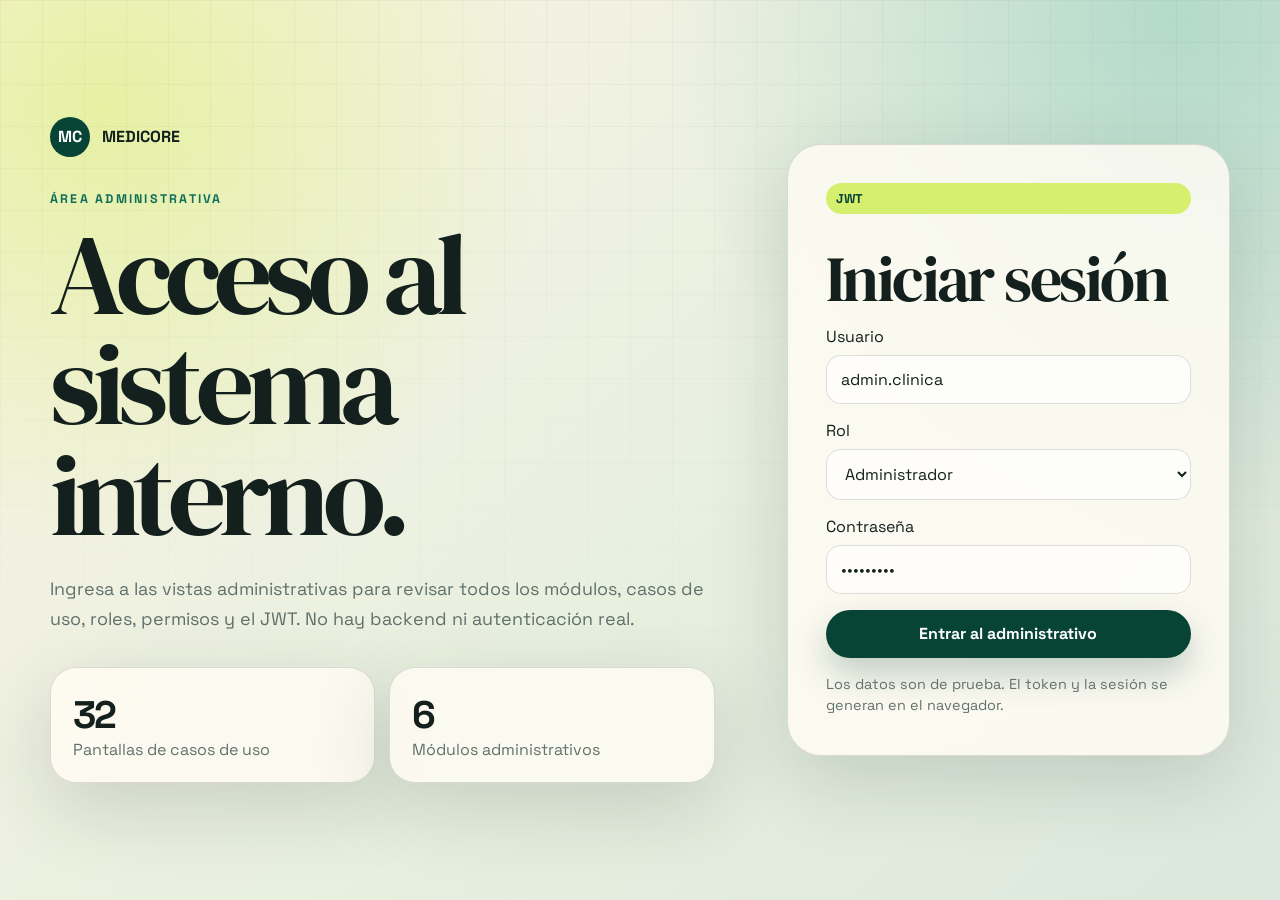
==== admin.html @ b72f6443 "Initial commit" ====
<!doctype html>
<html lang="es">
  <head>
    <meta charset="UTF-8" />
    <meta name="viewport" content="width=device-width, initial-scale=1.0" />
    <title>MEDICORE | Administrativo</title>
    <link rel="preconnect" href="https://fonts.googleapis.com" />
    <link rel="preconnect" href="https://fonts.gstatic.com" crossorigin />
    <link
      href="https://fonts.googleapis.com/css2?family=DM+Serif+Display:ital@0;1&family=Space+Grotesk:wght@400;500;600;700&display=swap"
      rel="stylesheet"
    />
    <link rel="stylesheet" href="assets/css/styles.css" />
  </head>
  <body class="admin-body">
    <main id="adminLogin" class="admin-login">
      <section class="login-hero">
        <a class="brand" href="index.html" aria-label="Volver al sitio público">
          <span class="brand-mark">MC</span>
          <span>MEDICORE</span>
        </a>
        <div>
          <p class="eyebrow">Área administrativa</p>
          <h1>Acceso al sistema interno.</h1>
          <p class="hero-text">
            Ingresa a las vistas administrativas para revisar todos los módulos, casos de uso,
            roles, permisos y el JWT. No hay backend ni autenticación real.
          </p>
        </div>
        <div class="login-feature-grid">
          <article>
            <strong>32</strong>
            <span>Pantallas de casos de uso</span>
          </article>
          <article>
            <strong>6</strong>
            <span>Módulos administrativos</span>
          </article>
        </div>
      </section>

      <form id="adminLoginForm" class="admin-login-card">
        <span class="tag">JWT</span>
        <h2>Iniciar sesión</h2>
        <label>
          Usuario
          <input id="loginUser" type="text" value="admin.clinica" />
        </label>
        <label>
          Rol
          <select id="loginRole">
            <option value="Administrador">Administrador</option>
            <option value="Médico">Médico</option>
            <option value="Farmacia">Farmacia</option>
            <option value="Caja">Caja</option>
            <option value="Gerencia">Gerencia</option>
          </select>
        </label>
        <label>
          Contraseña
          <input type="password" value="123456789" />
        </label>
        <button class="button primary full" type="submit">Entrar al administrativo</button>
        <p class="form-note">Los datos son de prueba. El token y la sesión se generan en el navegador.</p>
      </form>
    </main>

    <section id="adminShell" class="admin-shell hidden" aria-label="Panel administrativo">
      <aside class="admin-sidebar">
        <a class="brand" href="index.html">
          <span class="brand-mark">MC</span>
          <span>MEDICORE</span>
        </a>
        <nav id="adminNav" class="admin-nav" aria-label="Casos de uso administrativos"></nav>
      </aside>

      <div class="admin-main">
        <header class="admin-topbar">
          <div>
            <p id="currentModule" class="eyebrow">Dashboard</p>
            <h2 id="currentTitle">Resumen operativo</h2>
          </div>
          <div class="admin-actions">
            <div class="topbar-menu">
              <button id="notificationButton" class="icon-button" type="button" aria-label="Ver notificaciones">
                <svg class="topbar-svg" viewBox="0 0 24 24" aria-hidden="true">
                  <path d="M10.27 21a2 2 0 0 0 3.46 0" />
                  <path d="M3.26 15.33A1 1 0 0 0 4 17h16a1 1 0 0 0 .74-1.67C19.41 13.85 18 12.5 18 8a6 6 0 0 0-12 0c0 4.5-1.41 5.85-2.74 7.33" />
                </svg>
                <span class="notification-count">3</span>
              </button>
              <div id="notificationMenu" class="dropdown-panel notifications-panel hidden">
                <strong>Notificaciones</strong>
                <article>
                  <span>Stock crítico</span>
                  <small>Paracetamol bajo mínimo.</small>
                </article>
                <article>
                  <span>Cita pendiente</span>
                  <small>6 pacientes por confirmar.</small>
                </article>
                <article>
                  <span>Caja</span>
                  <small>Arqueo de turno listo.</small>
                </article>
              </div>
            </div>

            <div class="topbar-menu">
              <button id="profileButton" class="profile-button" type="button" aria-label="Abrir perfil">
                <span class="profile-avatar">AD</span>
                <strong id="topbarUser">admin.clinica</strong>
                <span class="profile-chevron"></span>
              </button>
              <div id="profileMenu" class="dropdown-panel profile-panel hidden">
                <div class="profile-menu-head">
                  <span class="profile-avatar large">AD</span>
                  <div>
                    <strong id="profileMenuUser">admin.clinica</strong>
                    <small id="profileMenuRole">Administrador</small>
                  </div>
                </div>
                <button type="button" data-profile-action="perfil">Mi perfil</button>
                <button id="openJwt" type="button">Ver JWT</button>
                <button type="button" data-profile-action="preferencias">Preferencias</button>
                <button id="logoutButton" class="danger" type="button">Cerrar sesión</button>
              </div>
            </div>
          </div>
        </header>

        <section id="adminContent" class="admin-content" aria-live="polite"></section>
      </div>

      <aside id="jwtDrawer" class="jwt-drawer" aria-label="Token JWT">
        <div class="drawer-header">
          <div>
            <p class="eyebrow">Seguridad</p>
            <h3>JWT</h3>
          </div>
          <button id="closeJwt" class="ghost-button" type="button">Cerrar</button>
        </div>
        <pre id="adminJwt"></pre>
        <div id="adminPermissions" class="permissions"></div>
      </aside>
    </section>

    <script src="assets/js/shared.js"></script>
    <script src="gestion-citas-agenda/citas-agenda.js"></script>
    <script src="historia-clinica-recetas/historia-recetas.js"></script>
    <script src="farmacia-inventario/farmacia-inventario.js"></script>
    <script src="caja-facturacion/caja-facturacion.js"></script>
    <script src="dashboards-reportes/dashboards-reportes.js"></script>
    <script src="seguridad-usuarios/seguridad-usuarios.js"></script>
    <script src="assets/js/admin.js"></script>
  </body>
</html>
---- assets/css/styles.css ----
:root {
  --ink: #13201d;
  --muted: #61716c;
  --paper: #f7f0e4;
  --card: rgba(255, 252, 244, 0.84);
  --line: rgba(19, 32, 29, 0.14);
  --green: #0f6f58;
  --green-dark: #084436;
  --lime: #d7ef6e;
  --amber: #f2a541;
  --teal: #0d9488;
  --red: #c94f3d;
  --shadow: 0 24px 80px rgba(21, 42, 36, 0.16);
}

* {
  box-sizing: border-box;
}

html {
  scroll-behavior: smooth;
}

body {
  margin: 0;
  color: var(--ink);
  font-family: "Space Grotesk", "Trebuchet MS", sans-serif;
  background:
    radial-gradient(circle at 8% 12%, rgba(215, 239, 110, 0.55), transparent 28rem),
    radial-gradient(circle at 92% 2%, rgba(13, 148, 136, 0.24), transparent 32rem),
    linear-gradient(135deg, #fbf3e5 0%, #e8f0df 54%, #dce7dd 100%);
}

body::before {
  position: fixed;
  inset: 0;
  z-index: -1;
  pointer-events: none;
  content: "";
  background-image:
    linear-gradient(rgba(19, 32, 29, 0.035) 1px, transparent 1px),
    linear-gradient(90deg, rgba(19, 32, 29, 0.035) 1px, transparent 1px);
  background-size: 42px 42px;
  mask-image: linear-gradient(to bottom, black, transparent 90%);
}

a {
  color: inherit;
  text-decoration: none;
}

button,
input,
select,
textarea {
  font: inherit;
}

.hero {
  min-height: 100vh;
  padding: 28px clamp(18px, 4vw, 64px) 72px;
}

.topbar,
.hero-grid,
.section,
.footer {
  width: min(1180px, 100%);
  margin-inline: auto;
}

.topbar {
  display: flex;
  align-items: center;
  justify-content: space-between;
  gap: 22px;
  padding: 14px 16px;
  border: 1px solid var(--line);
  border-radius: 999px;
  background: rgba(255, 252, 244, 0.72);
  backdrop-filter: blur(18px);
  box-shadow: 0 14px 40px rgba(21, 42, 36, 0.08);
}

.brand,
.nav-links {
  display: flex;
  align-items: center;
  gap: 12px;
}

.brand {
  font-weight: 700;
}

.brand-mark {
  display: grid;
  width: 40px;
  height: 40px;
  place-items: center;
  color: #fff;
  border-radius: 50%;
  background: var(--green-dark);
}

.nav-links {
  color: var(--muted);
  font-size: 0.95rem;
}

.nav-links a {
  padding: 10px 12px;
  border-radius: 999px;
}

.nav-links a:hover {
  color: var(--ink);
  background: rgba(15, 111, 88, 0.1);
}

.hero-grid {
  display: grid;
  grid-template-columns: minmax(0, 1.12fr) minmax(330px, 0.88fr);
  gap: clamp(28px, 6vw, 78px);
  align-items: center;
  padding-top: clamp(60px, 11vw, 130px);
}

.eyebrow {
  margin: 0 0 12px;
  color: var(--green);
  font-size: 0.78rem;
  font-weight: 700;
  letter-spacing: 0.18em;
  text-transform: uppercase;
}

h1,
h2,
h3 {
  margin: 0;
  line-height: 0.96;
}

h1,
h2 {
  font-family: "DM Serif Display", Georgia, serif;
  font-weight: 400;
}

h1 {
  max-width: 820px;
  font-size: clamp(3.7rem, 9vw, 7.5rem);
  letter-spacing: -0.06em;
}

h2 {
  font-size: clamp(2.5rem, 5vw, 4.7rem);
  letter-spacing: -0.04em;
}

h3 {
  font-size: clamp(1.25rem, 2vw, 1.65rem);
  letter-spacing: -0.04em;
}

.hero-text,
.section-heading p,
.module-summary p,
.milestone p {
  color: var(--muted);
  line-height: 1.65;
}

.hero-text {
  max-width: 660px;
  margin: 24px 0 0;
  font-size: 1.12rem;
}

.hero-actions {
  display: flex;
  flex-wrap: wrap;
  gap: 14px;
  margin-top: 32px;
}

.button,
.ghost-button,
.tab,
.filter {
  cursor: pointer;
  border: 0;
}

.button {
  display: inline-flex;
  align-items: center;
  justify-content: center;
  min-height: 48px;
  padding: 0 20px;
  border-radius: 999px;
  font-weight: 700;
}

.button.primary {
  color: #fff;
  background: var(--green-dark);
  box-shadow: 0 16px 34px rgba(8, 68, 54, 0.24);
}

.button.secondary {
  color: var(--green-dark);
  background: rgba(255, 252, 244, 0.75);
  border: 1px solid var(--line);
}

.full {
  width: 100%;
}

.command-center,
.module-board,
.login-card,
.token-card,
.report-strip,
.milestone,
.use-case-card {
  border: 1px solid var(--line);
  background: var(--card);
  box-shadow: var(--shadow);
  backdrop-filter: blur(20px);
}

.command-center {
  position: relative;
  overflow: hidden;
  padding: 24px;
  border-radius: 34px;
}

.command-center::after {
  position: absolute;
  right: -90px;
  bottom: -90px;
  width: 220px;
  height: 220px;
  content: "";
  border-radius: 50%;
  background: rgba(242, 165, 65, 0.28);
}

.panel-header,
.preview-header {
  display: flex;
  align-items: center;
  justify-content: space-between;
  gap: 16px;
}

.panel-header {
  justify-content: flex-start;
  color: var(--muted);
  font-size: 0.9rem;
}

.status-dot {
  width: 10px;
  height: 10px;
  border-radius: 50%;
  background: var(--lime);
  box-shadow: 0 0 0 7px rgba(215, 239, 110, 0.25);
}

.metric-grid {
  display: grid;
  grid-template-columns: repeat(2, 1fr);
  gap: 14px;
  margin-top: 22px;
}

.metric-grid article {
  padding: 22px;
  border: 1px solid var(--line);
  border-radius: 24px;
  background: rgba(255, 255, 255, 0.42);
}

.metric-grid strong {
  display: block;
  font-size: clamp(1.8rem, 4vw, 3rem);
  letter-spacing: -0.05em;
}

.metric-grid span,
.patient-flow span,
.chart-card span {
  color: var(--muted);
}

.patient-flow {
  position: relative;
  z-index: 1;
  display: grid;
  gap: 12px;
  margin-top: 16px;
}

.patient-flow div {
  display: flex;
  align-items: center;
  justify-content: space-between;
  padding: 16px;
  border-radius: 18px;
  background: var(--green-dark);
  color: #fff;
}

.patient-flow span {
  color: rgba(255, 255, 255, 0.76);
}

.section {
  padding: 88px clamp(18px, 4vw, 0px);
}

.section-heading {
  max-width: 720px;
  margin-bottom: 34px;
}

.section-heading p {
  margin: 18px 0 0;
}

.timeline {
  display: grid;
  grid-template-columns: repeat(4, 1fr);
  gap: 16px;
}

.milestone {
  min-height: 260px;
  padding: 24px;
  border-radius: 30px;
}

.milestone-number {
  display: inline-flex;
  align-items: center;
  justify-content: center;
  width: 54px;
  height: 54px;
  margin-bottom: 26px;
  color: var(--green-dark);
  border-radius: 18px;
  background: var(--lime);
  font-weight: 800;
}

.module-tabs,
.case-filter {
  display: flex;
  flex-wrap: wrap;
  gap: 10px;
  margin-bottom: 18px;
}

.tab,
.filter {
  padding: 12px 16px;
  color: var(--muted);
  border: 1px solid var(--line);
  border-radius: 999px;
  background: rgba(255, 252, 244, 0.68);
}

.tab.active,
.filter.active {
  color: #fff;
  border-color: var(--green-dark);
  background: var(--green-dark);
}

.module-board {
  display: grid;
  grid-template-columns: 0.82fr 1.18fr;
  gap: 18px;
  padding: 18px;
  border-radius: 36px;
}

.module-summary,
.module-preview {
  padding: clamp(20px, 3vw, 30px);
  border-radius: 26px;
}

.module-summary {
  background: var(--green-dark);
  color: #fff;
}

.module-summary p,
.module-summary .check-list {
  color: rgba(255, 255, 255, 0.76);
}

.tag {
  display: inline-flex;
  margin-bottom: 18px;
  padding: 7px 10px;
  border-radius: 999px;
  color: var(--green-dark);
  background: var(--lime);
  font-size: 0.8rem;
  font-weight: 800;
}

.check-list {
  display: grid;
  gap: 12px;
  padding: 0;
  margin: 24px 0 0;
  list-style: none;
}

.check-list li::before {
  margin-right: 10px;
  color: var(--lime);
  content: "✓";
}

.module-preview {
  background: rgba(255, 255, 255, 0.36);
}

.preview-header strong {
  display: block;
  margin-top: 4px;
  font-size: 1.4rem;
}

.preview-header span {
  color: var(--muted);
}

.ghost-button {
  padding: 10px 14px;
  color: var(--green-dark);
  border: 1px solid var(--line);
  border-radius: 999px;
  background: rgba(255, 252, 244, 0.72);
}

.data-list {
  display: grid;
  gap: 12px;
  margin-top: 22px;
}

.data-row {
  display: grid;
  grid-template-columns: 1fr auto;
  gap: 16px;
  align-items: center;
  padding: 16px;
  border: 1px solid var(--line);
  border-radius: 18px;
  background: rgba(255, 252, 244, 0.74);
}

.data-row strong {
  display: block;
  margin-bottom: 4px;
}

.data-row span {
  color: var(--muted);
  font-size: 0.92rem;
}

.pill {
  display: inline-flex;
  min-width: 88px;
  justify-content: center;
  padding: 8px 10px;
  border-radius: 999px;
  color: var(--green-dark);
  background: rgba(215, 239, 110, 0.68);
  font-size: 0.84rem;
  font-weight: 800;
}

.use-case-grid {
  display: grid;
  grid-template-columns: repeat(3, 1fr);
  gap: 16px;
}

.use-case-card {
  display: flex;
  min-height: 250px;
  flex-direction: column;
  padding: 22px;
  border-radius: 26px;
  transition:
    transform 180ms ease,
    box-shadow 180ms ease;
}

.use-case-card:hover {
  transform: translateY(-4px);
  box-shadow: 0 30px 90px rgba(21, 42, 36, 0.22);
}

.use-case-card .case-module {
  width: fit-content;
  margin-bottom: 22px;
  padding: 7px 10px;
  color: var(--green-dark);
  border-radius: 999px;
  background: rgba(215, 239, 110, 0.68);
  font-size: 0.78rem;
  font-weight: 800;
}

.use-case-card p {
  color: var(--muted);
  line-height: 1.55;
}

.use-case-card footer {
  display: flex;
  justify-content: space-between;
  gap: 12px;
  margin-top: auto;
  color: var(--muted);
  font-size: 0.88rem;
}

.security-grid {
  display: grid;
  grid-template-columns: 0.82fr 1.18fr;
  gap: 18px;
}

.login-card,
.token-card {
  padding: clamp(22px, 3vw, 30px);
  border-radius: 30px;
}

.login-card {
  display: grid;
  gap: 16px;
}

.login-card label {
  display: grid;
  gap: 8px;
  color: var(--muted);
}

.login-card input,
.login-card select {
  width: 100%;
  padding: 14px 14px;
  color: var(--ink);
  border: 1px solid var(--line);
  border-radius: 16px;
  background: rgba(255, 255, 255, 0.6);
}

.token-card {
  overflow: hidden;
  background: #101c19;
  color: #e7f8ef;
}

.token-card .panel-header {
  color: rgba(231, 248, 239, 0.72);
}

pre {
  overflow: auto;
  margin: 18px 0;
  padding: 18px;
  border: 1px solid rgba(255, 255, 255, 0.12);
  border-radius: 18px;
  background: rgba(255, 255, 255, 0.06);
  white-space: pre-wrap;
  word-break: break-word;
}

.permissions {
  display: flex;
  flex-wrap: wrap;
  gap: 10px;
}

.permission {
  padding: 8px 10px;
  border-radius: 999px;
  background: rgba(215, 239, 110, 0.14);
  color: #dff58b;
  font-size: 0.86rem;
}

.report-strip {
  display: grid;
  grid-template-columns: 1.2fr repeat(3, 1fr);
  gap: 16px;
  align-items: center;
  margin-bottom: 70px;
  padding: 28px;
  border-radius: 34px;
}

.chart-card {
  display: grid;
  gap: 12px;
  padding: 18px;
  border: 1px solid var(--line);
  border-radius: 20px;
  background: rgba(255, 255, 255, 0.34);
}

.bar {
  position: relative;
  height: 14px;
  overflow: hidden;
  border-radius: 999px;
  background: rgba(19, 32, 29, 0.1);
}

.bar::after {
  position: absolute;
  inset: 0 auto 0 0;
  width: var(--value);
  content: "";
  border-radius: inherit;
  background: linear-gradient(90deg, var(--green), var(--lime));
}

.footer {
  padding: 28px;
  color: var(--muted);
  text-align: center;
}

.hidden {
  display: none !important;
}

.admin-body {
  min-height: 100vh;
}

.admin-login {
  display: grid;
  width: min(1180px, calc(100% - 36px));
  min-height: 100vh;
  grid-template-columns: minmax(0, 1.08fr) minmax(340px, 0.72fr);
  gap: clamp(28px, 6vw, 72px);
  align-items: center;
  margin-inline: auto;
  padding: 34px 0;
}

.login-hero {
  display: grid;
  gap: 34px;
}

.login-hero .brand {
  width: fit-content;
}

.login-feature-grid,
.admin-metrics {
  display: grid;
  grid-template-columns: repeat(2, 1fr);
  gap: 14px;
}

.login-feature-grid article,
.admin-login-card,
.session-card,
.screen-hero-card,
.admin-metric,
.admin-form-card,
.admin-side-card,
.admin-list-card,
.actor-card {
  border: 1px solid var(--line);
  background: var(--card);
  box-shadow: var(--shadow);
  backdrop-filter: blur(20px);
}

.login-feature-grid article {
  padding: 22px;
  border-radius: 26px;
}

.login-feature-grid strong {
  display: block;
  font-size: 2.4rem;
  letter-spacing: -0.06em;
}

.login-feature-grid span,
.form-note,
.session-card small,
.admin-metric span,
.admin-metric small,
.screen-hero-card p,
.actor-card span,
.admin-form-card label,
.admin-table td,
.admin-side-card .check-list {
  color: var(--muted);
}

.admin-login-card {
  display: grid;
  gap: 16px;
  padding: clamp(24px, 4vw, 38px);
  border-radius: 34px;
}

.admin-login-card h2 {
  font-size: clamp(2.4rem, 5vw, 4.2rem);
}

.admin-login-card label,
.admin-form label {
  display: grid;
  gap: 8px;
}

.admin-login-card input,
.admin-login-card select,
.admin-form input,
.admin-form textarea {
  width: 100%;
  padding: 13px 14px;
  color: var(--ink);
  border: 1px solid var(--line);
  border-radius: 15px;
  background: rgba(255, 255, 255, 0.62);
}

.admin-form textarea {
  min-height: 108px;
  resize: vertical;
}

.form-note {
  margin: 0;
  font-size: 0.9rem;
  line-height: 1.5;
}

.admin-shell {
  display: grid;
  min-height: 100vh;
  grid-template-columns: 340px minmax(0, 1fr);
}

.admin-sidebar {
  position: sticky;
  top: 0;
  display: flex;
  height: 100vh;
  flex-direction: column;
  gap: 16px;
  overflow: auto;
  padding: 22px 18px;
  border-right: 1px solid var(--line);
  background:
    radial-gradient(circle at 20% 0%, rgba(215, 239, 110, 0.34), transparent 16rem),
    linear-gradient(180deg, rgba(255, 252, 244, 0.88), rgba(236, 243, 230, 0.78));
  backdrop-filter: blur(24px);
}

.session-card {
  display: grid;
  gap: 8px;
  padding: 16px;
  border-radius: 22px;
  background:
    linear-gradient(135deg, rgba(8, 68, 54, 0.96), rgba(15, 111, 88, 0.86)),
    var(--green-dark);
  color: #fff;
  box-shadow: 0 18px 44px rgba(8, 68, 54, 0.2);
}

.session-card .tag {
  width: fit-content;
}

.session-card small {
  color: rgba(255, 255, 255, 0.72);
}

.admin-nav {
  display: grid;
  gap: 12px;
  padding-bottom: 24px;
}

.nav-group {
  display: grid;
  overflow: hidden;
  border: 1px solid rgba(19, 32, 29, 0.1);
  border-radius: 24px;
  background: rgba(255, 252, 244, 0.46);
  box-shadow: 0 14px 34px rgba(21, 42, 36, 0.07);
  transition:
    border-color 180ms ease,
    background 180ms ease,
    transform 180ms ease,
    box-shadow 180ms ease;
}

.nav-group:hover {
  transform: translateY(-1px);
  box-shadow: 0 20px 46px rgba(21, 42, 36, 0.1);
}

.nav-group.open {
  border-color: rgba(15, 111, 88, 0.22);
  background: rgba(255, 252, 244, 0.78);
}

.nav-group-toggle {
  display: flex;
  width: 100%;
  align-items: center;
  gap: 12px;
  padding: 12px;
  cursor: pointer;
  color: var(--ink);
  border: 0;
  background: transparent;
  text-align: left;
}

.nav-group-icon {
  display: grid;
  width: 44px;
  height: 44px;
  flex: 0 0 auto;
  place-items: center;
  border: 1px solid rgba(15, 111, 88, 0.16);
  border-radius: 16px;
  background:
    radial-gradient(circle at 30% 20%, rgba(215, 239, 110, 0.9), transparent 1.7rem),
    rgba(15, 111, 88, 0.1);
  color: var(--green-dark);
}

.nav-group-icon svg {
  width: 22px;
  height: 22px;
  fill: none;
  stroke: currentColor;
  stroke-linecap: round;
  stroke-linejoin: round;
  stroke-width: 2;
}

.nav-group-copy {
  display: grid;
  flex: 1;
  gap: 4px;
  min-width: 0;
}

.nav-group-copy small {
  color: var(--green);
  font-size: 0.68rem;
  font-weight: 800;
  letter-spacing: 0.14em;
  text-transform: uppercase;
}

.nav-group-copy strong {
  overflow: hidden;
  font-size: 0.94rem;
  letter-spacing: -0.03em;
  text-overflow: ellipsis;
  white-space: nowrap;
}

.nav-group-toggle b {
  display: grid;
  width: 30px;
  height: 30px;
  flex: 0 0 auto;
  place-items: center;
  border-radius: 999px;
  background: rgba(15, 111, 88, 0.08);
  color: var(--green-dark);
  font-size: 0.82rem;
}

.nav-group-toggle::after {
  content: "";
  width: 8px;
  height: 8px;
  border-right: 2px solid var(--muted);
  border-bottom: 2px solid var(--muted);
  transform: rotate(45deg);
  transition: transform 180ms ease;
}

.nav-group.open .nav-group-toggle::after {
  transform: rotate(225deg);
}

.nav-group-panel {
  display: none;
  gap: 7px;
  padding: 0 10px 12px 18px;
}

.nav-group.open .nav-group-panel {
  display: grid;
}

.admin-nav-button {
  position: relative;
  display: flex;
  gap: 10px;
  width: 100%;
  align-items: flex-start;
  padding: 11px 12px;
  cursor: pointer;
  text-align: left;
  color: var(--ink);
  border: 1px solid transparent;
  border-radius: 18px;
  background: transparent;
  transition:
    background 160ms ease,
    border-color 160ms ease,
    color 160ms ease,
    transform 160ms ease;
}

.admin-nav-button > span:last-child {
  display: grid;
  gap: 3px;
}

.admin-nav-button small {
  color: var(--muted);
  font-size: 0.72rem;
}

.screen-dot {
  width: 8px;
  height: 8px;
  flex: 0 0 auto;
  margin-top: 7px;
  border-radius: 999px;
  background: rgba(15, 111, 88, 0.32);
  box-shadow: 0 0 0 5px rgba(15, 111, 88, 0.07);
}

.admin-nav-button:hover,
.admin-nav-button.active {
  border-color: rgba(15, 111, 88, 0.16);
  background: rgba(15, 111, 88, 0.08);
  transform: translateX(2px);
}

.admin-nav-button.active {
  color: #fff;
  border-color: rgba(8, 68, 54, 0.24);
  background:
    linear-gradient(135deg, var(--green-dark), #0f6f58),
    var(--green-dark);
  box-shadow: 0 14px 28px rgba(8, 68, 54, 0.18);
}

.admin-nav-button.active small {
  color: rgba(255, 255, 255, 0.72);
}

.admin-nav-button.active .screen-dot {
  background: var(--lime);
  box-shadow: 0 0 0 5px rgba(215, 239, 110, 0.18);
}

.admin-main {
  min-width: 0;
  padding: 24px;
}

.admin-topbar {
  position: sticky;
  top: 0;
  z-index: 5;
  display: flex;
  align-items: center;
  justify-content: space-between;
  gap: 18px;
  padding: 18px 0 22px;
  background: linear-gradient(180deg, rgba(241, 239, 223, 0.95), rgba(241, 239, 223, 0.78) 70%, transparent);
  backdrop-filter: blur(10px);
}

.admin-topbar h2 {
  font-size: clamp(2rem, 4vw, 3.8rem);
}

.admin-actions,
.table-actions {
  display: flex;
  flex-wrap: wrap;
  gap: 10px;
}

.admin-actions {
  align-items: center;
}

.topbar-menu {
  position: relative;
}

.icon-button,
.profile-button {
  cursor: pointer;
  border: 1px solid var(--line);
  background: rgba(255, 252, 244, 0.78);
  box-shadow: 0 14px 36px rgba(21, 42, 36, 0.08);
}

.icon-button {
  position: relative;
  display: grid;
  width: 48px;
  height: 48px;
  place-items: center;
  border-radius: 999px;
}

.topbar-svg {
  width: 21px;
  height: 21px;
  fill: none;
  stroke: var(--green-dark);
  stroke-linecap: round;
  stroke-linejoin: round;
  stroke-width: 2;
}

.icon-bell {
  position: relative;
  width: 18px;
  height: 18px;
  border: 2px solid var(--green-dark);
  border-bottom: 0;
  border-radius: 12px 12px 6px 6px;
}

.icon-bell::before {
  position: absolute;
  left: 50%;
  bottom: -6px;
  width: 12px;
  height: 2px;
  content: "";
  border-radius: 999px;
  background: var(--green-dark);
  transform: translateX(-50%);
}

.icon-bell::after {
  position: absolute;
  left: 50%;
  bottom: -10px;
  width: 5px;
  height: 5px;
  content: "";
  border-radius: 50%;
  background: var(--green-dark);
  transform: translateX(-50%);
}

.notification-count {
  position: absolute;
  top: -4px;
  right: -2px;
  display: grid;
  min-width: 22px;
  height: 22px;
  place-items: center;
  padding: 0 6px;
  color: var(--green-dark);
  border: 2px solid rgba(255, 252, 244, 0.95);
  border-radius: 999px;
  background: var(--lime);
  font-size: 0.72rem;
  font-weight: 800;
}

.profile-button {
  display: flex;
  align-items: center;
  gap: 8px;
  min-height: 50px;
  max-width: 250px;
  padding: 6px 12px 6px 6px;
  border-radius: 999px;
  color: var(--ink);
  text-align: left;
}

.profile-button > strong {
  overflow: hidden;
  max-width: 150px;
  font-size: 0.92rem;
  text-overflow: ellipsis;
  white-space: nowrap;
}

.profile-button small,
.profile-menu-head small {
  color: var(--muted);
}

.profile-avatar {
  display: grid;
  width: 38px;
  height: 38px;
  place-items: center;
  color: #fff;
  border-radius: 50%;
  background: var(--green-dark);
  font-size: 0.78rem;
  font-weight: 800;
}

.profile-chevron {
  width: 8px;
  height: 8px;
  border-right: 2px solid var(--muted);
  border-bottom: 2px solid var(--muted);
  transform: translateY(-2px) rotate(45deg);
}

.profile-avatar.large {
  width: 48px;
  height: 48px;
}

.dropdown-panel {
  position: absolute;
  top: calc(100% + 10px);
  right: 0;
  z-index: 30;
  width: min(330px, calc(100vw - 32px));
  padding: 14px;
  border: 1px solid var(--line);
  border-radius: 22px;
  background: rgba(255, 252, 244, 0.96);
  box-shadow: var(--shadow);
  backdrop-filter: blur(20px);
}

.notifications-panel {
  display: grid;
  gap: 10px;
}

.notifications-panel article {
  display: grid;
  gap: 3px;
  padding: 12px;
  border-radius: 16px;
  background: rgba(15, 111, 88, 0.08);
}

.notifications-panel small {
  color: var(--muted);
}

.profile-panel {
  display: grid;
  gap: 8px;
}

.profile-menu-head {
  display: flex;
  gap: 10px;
  align-items: center;
  padding: 8px 8px 12px;
  border-bottom: 1px solid var(--line);
}

.profile-panel button {
  width: 100%;
  padding: 11px 12px;
  cursor: pointer;
  color: var(--ink);
  border: 0;
  border-radius: 14px;
  background: transparent;
  text-align: left;
}

.profile-panel button:hover {
  background: rgba(15, 111, 88, 0.1);
}

.profile-panel button.danger {
  color: var(--red);
}

.ghost-button.danger {
  color: var(--red);
}

.ghost-button.success,
.ghost-button.success:hover {
  color: var(--green-dark);
  background: var(--lime);
}

.admin-content {
  display: grid;
  gap: 18px;
  padding-bottom: 34px;
}

.screen-hero-card {
  display: grid;
  grid-template-columns: minmax(0, 1fr) 260px;
  gap: 18px;
  align-items: stretch;
  padding: 24px;
  border-radius: 30px;
}

.screen-hero-card h3 {
  font-size: clamp(1.8rem, 3vw, 3rem);
}

.screen-hero-card p {
  max-width: 780px;
  line-height: 1.6;
}

.actor-card {
  display: grid;
  align-content: center;
  gap: 8px;
  padding: 18px;
  border-radius: 22px;
  background: var(--green-dark);
  color: #fff;
}

.actor-card span {
  color: rgba(255, 255, 255, 0.72);
}

.admin-metrics {
  grid-template-columns: repeat(4, 1fr);
}

.admin-metric {
  display: grid;
  gap: 8px;
  padding: 18px;
  border-radius: 22px;
}

.admin-metric strong {
  font-size: 2rem;
  letter-spacing: -0.05em;
}

.admin-workspace {
  display: grid;
  grid-template-columns: minmax(0, 1fr) 320px;
  gap: 18px;
}

.admin-form-card,
.admin-side-card,
.admin-list-card {
  padding: 22px;
  border-radius: 28px;
}

.card-heading {
  display: flex;
  align-items: flex-start;
  justify-content: space-between;
  gap: 18px;
  margin-bottom: 18px;
}

.admin-form {
  display: grid;
  grid-template-columns: repeat(2, minmax(0, 1fr));
  gap: 14px;
}

.admin-form .wide {
  grid-column: 1 / -1;
}

.admin-side-card {
  align-self: start;
  background: var(--green-dark);
  color: #fff;
}

.admin-side-card .eyebrow {
  color: var(--lime);
}

.admin-side-card .check-list {
  color: rgba(255, 255, 255, 0.76);
}

.admin-table-wrap {
  overflow: auto;
}

.admin-table {
  width: 100%;
  border-collapse: collapse;
  min-width: 680px;
}

.admin-table th,
.admin-table td {
  padding: 14px;
  border-bottom: 1px solid var(--line);
  text-align: left;
}

.admin-table th {
  color: var(--ink);
  font-size: 0.78rem;
  letter-spacing: 0.08em;
  text-transform: uppercase;
}

.jwt-drawer {
  position: fixed;
  top: 0;
  right: 0;
  z-index: 20;
  display: grid;
  width: min(520px, 100%);
  height: 100vh;
  align-content: start;
  gap: 18px;
  padding: 24px;
  border-left: 1px solid rgba(255, 255, 255, 0.12);
  background: #101c19;
  color: #e7f8ef;
  box-shadow: -28px 0 90px rgba(16, 28, 25, 0.3);
  transform: translateX(105%);
  transition: transform 220ms ease;
}

.jwt-drawer.open {
  transform: translateX(0);
}

.drawer-header {
  display: flex;
  align-items: flex-start;
  justify-content: space-between;
  gap: 16px;
}

.jwt-drawer .eyebrow {
  color: var(--lime);
}

.jwt-drawer pre {
  max-height: 52vh;
}

.patient-public-card {
  display: grid;
  grid-template-columns: minmax(0, 1fr) auto;
  gap: 24px;
  align-items: center;
  margin-bottom: 70px;
  padding: 30px;
  border: 1px solid var(--line);
  border-radius: 34px;
  background: var(--card);
  box-shadow: var(--shadow);
  backdrop-filter: blur(20px);
}

.patient-public-card p {
  max-width: 760px;
  color: var(--muted);
  line-height: 1.6;
}

.patient-body {
  min-height: 100vh;
}

.patient-login h1 {
  max-width: 760px;
}

.patient-shell {
  min-height: 100vh;
}

.patient-topbar {
  position: sticky;
  top: 0;
  z-index: 10;
  display: grid;
  grid-template-columns: auto minmax(0, 1fr) auto;
  gap: 18px;
  align-items: center;
  padding: 18px clamp(16px, 4vw, 34px);
  border-bottom: 1px solid var(--line);
  background: rgba(255, 252, 244, 0.82);
  backdrop-filter: blur(20px);
}

.patient-nav {
  display: flex;
  flex-wrap: wrap;
  gap: 8px;
  justify-content: center;
}

.patient-nav button {
  padding: 10px 12px;
  cursor: pointer;
  color: var(--muted);
  border: 1px solid var(--line);
  border-radius: 999px;
  background: rgba(255, 255, 255, 0.45);
}

.patient-nav button.active {
  color: #fff;
  border-color: var(--green-dark);
  background: var(--green-dark);
}

.patient-main {
  width: min(1180px, calc(100% - 32px));
  margin: 0 auto;
  padding: 34px 0 70px;
}

.patient-welcome {
  display: grid;
  grid-template-columns: minmax(0, 1fr) 260px;
  gap: 18px;
  align-items: stretch;
  margin-bottom: 18px;
}

.patient-welcome,
.patient-id-card,
.patient-card-grid article {
  border: 1px solid var(--line);
  background: var(--card);
  box-shadow: var(--shadow);
  backdrop-filter: blur(20px);
}

.patient-welcome {
  padding: 26px;
  border-radius: 34px;
}

.patient-welcome p {
  color: var(--muted);
}

.patient-id-card {
  display: grid;
  align-content: center;
  gap: 8px;
  padding: 18px;
  border-radius: 24px;
  background: var(--green-dark);
  color: #fff;
}

.patient-id-card span,
.patient-id-card small {
  color: rgba(255, 255, 255, 0.72);
}

.patient-content {
  display: grid;
  gap: 18px;
}

.patient-card-grid {
  display: grid;
  grid-template-columns: repeat(3, 1fr);
  gap: 16px;
}

.patient-card-grid article {
  display: grid;
  gap: 10px;
  padding: 22px;
  border-radius: 24px;
}

.patient-card-grid span {
  color: var(--muted);
  line-height: 1.5;
}

.patient-action-row {
  display: flex;
  flex-wrap: wrap;
  gap: 10px;
  margin-top: 18px;
}

.reveal {
  animation: rise 700ms ease both;
}

.delay-1 {
  animation-delay: 120ms;
}

.delay-2 {
  animation-delay: 220ms;
}

.delay-3 {
  animation-delay: 320ms;
}

@keyframes rise {
  from {
    opacity: 0;
    transform: translateY(18px);
  }

  to {
    opacity: 1;
    transform: translateY(0);
  }
}

@media (max-width: 960px) {
  .hero-grid,
  .module-board,
  .security-grid,
  .report-strip,
  .admin-login,
  .screen-hero-card,
  .admin-workspace,
  .patient-public-card,
  .patient-topbar,
  .patient-welcome {
    grid-template-columns: 1fr;
  }

  .timeline,
  .use-case-grid,
  .admin-metrics,
  .patient-card-grid {
    grid-template-columns: repeat(2, 1fr);
  }

  .admin-shell {
    grid-template-columns: 1fr;
  }

  .admin-sidebar {
    position: static;
    height: auto;
    max-height: 520px;
    border-right: 0;
    border-bottom: 1px solid var(--line);
  }
}

@media (max-width: 680px) {
  .topbar {
    align-items: flex-start;
    border-radius: 28px;
    flex-direction: column;
  }

  .nav-links {
    width: 100%;
    flex-wrap: wrap;
  }

  .hero {
    padding-inline: 16px;
  }

  h1 {
    font-size: clamp(3.1rem, 17vw, 5rem);
  }

  .timeline,
  .use-case-grid,
  .metric-grid,
  .login-feature-grid,
  .admin-metrics,
  .admin-form,
  .patient-card-grid {
    grid-template-columns: 1fr;
  }

  .preview-header,
  .data-row {
    grid-template-columns: 1fr;
  }

  .preview-header {
    align-items: flex-start;
  }

  .admin-main {
    padding: 16px;
  }

  .admin-topbar,
  .card-heading {
    align-items: stretch;
    flex-direction: column;
  }
}

@media (prefers-reduced-motion: reduce) {
  *,
  *::before,
  *::after {
    scroll-behavior: auto !important;
    animation-duration: 1ms !important;
    transition-duration: 1ms !important;
  }
}
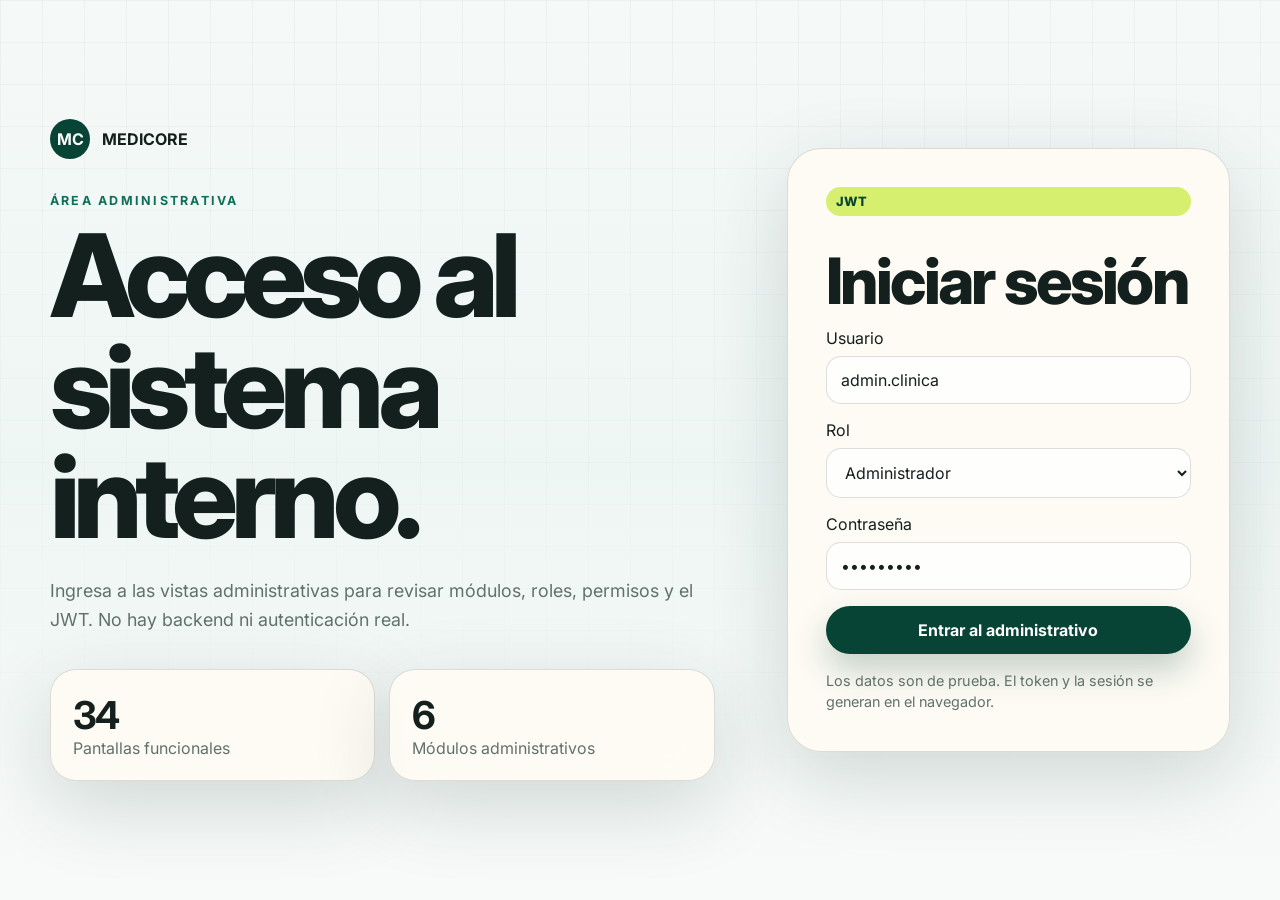
==== commit 8990a67c: "ia" ====
--- a/admin.html
+++ b/admin.html
@@ -7,7 +7,7 @@
     <link rel="preconnect" href="https://fonts.googleapis.com" />
     <link rel="preconnect" href="https://fonts.gstatic.com" crossorigin />
     <link
-      href="https://fonts.googleapis.com/css2?family=DM+Serif+Display:ital@0;1&family=Space+Grotesk:wght@400;500;600;700&display=swap"
+      href="https://fonts.googleapis.com/css2?family=Inter:wght@400;500;600;700;800&display=swap"
       rel="stylesheet"
     />
     <link rel="stylesheet" href="assets/css/styles.css" />
@@ -23,14 +23,14 @@
           <p class="eyebrow">Área administrativa</p>
           <h1>Acceso al sistema interno.</h1>
           <p class="hero-text">
-            Ingresa a las vistas administrativas para revisar todos los módulos, casos de uso,
-            roles, permisos y el JWT. No hay backend ni autenticación real.
+            Ingresa a las vistas administrativas para revisar módulos, roles,
+            permisos y el JWT. No hay backend ni autenticación real.
           </p>
         </div>
         <div class="login-feature-grid">
           <article>
-            <strong>32</strong>
-            <span>Pantallas de casos de uso</span>
+            <strong>34</strong>
+            <span>Pantallas funcionales</span>
           </article>
           <article>
             <strong>6</strong>
@@ -51,9 +51,12 @@
           <select id="loginRole">
             <option value="Administrador">Administrador</option>
             <option value="Médico">Médico</option>
+            <option value="Enfermería">Enfermería</option>
+            <option value="Recepción">Recepción</option>
             <option value="Farmacia">Farmacia</option>
             <option value="Caja">Caja</option>
             <option value="Gerencia">Gerencia</option>
+            <option value="Auditor médico">Auditor médico</option>
           </select>
         </label>
         <label>
@@ -71,7 +74,7 @@
           <span class="brand-mark">MC</span>
           <span>MEDICORE</span>
         </a>
-        <nav id="adminNav" class="admin-nav" aria-label="Casos de uso administrativos"></nav>
+        <nav id="adminNav" class="admin-nav" aria-label="Módulos administrativos"></nav>
       </aside>
 
       <div class="admin-main">
--- a/assets/css/styles.css
+++ b/assets/css/styles.css
@@ -24,7 +24,7 @@
 body {
   margin: 0;
   color: var(--ink);
-  font-family: "Space Grotesk", "Trebuchet MS", sans-serif;
+  font-family: "Inter", "Space Grotesk", "Trebuchet MS", sans-serif;
   background:
     radial-gradient(circle at 8% 12%, rgba(215, 239, 110, 0.55), transparent 28rem),
     radial-gradient(circle at 92% 2%, rgba(13, 148, 136, 0.24), transparent 32rem),
@@ -144,8 +144,8 @@
 
 h1,
 h2 {
-  font-family: "DM Serif Display", Georgia, serif;
-  font-weight: 400;
+  font-family: inherit;
+  font-weight: 800;
 }
 
 h1 {
@@ -417,6 +417,22 @@
   font-weight: 800;
 }
 
+.case-badge {
+  position: relative;
+  display: inline-flex;
+  width: fit-content;
+  margin-bottom: 16px;
+  padding: 7px 11px;
+  color: var(--green-dark);
+  border: 1px solid rgba(15, 111, 88, 0.18);
+  border-radius: 10px;
+  background: rgba(215, 239, 110, 0.72);
+  box-shadow: 0 10px 24px rgba(8, 68, 54, 0.08);
+  font-size: 0.78rem;
+  font-weight: 900;
+  letter-spacing: 0.04em;
+}
+
 .check-list {
   display: grid;
   gap: 12px;
@@ -655,6 +671,19 @@
 
 .admin-body {
   min-height: 100vh;
+  background:
+    linear-gradient(180deg, #f5f9f8 0%, #eef6f4 52%, #f8faf9 100%);
+}
+
+.lucide-icon {
+  width: 18px;
+  height: 18px;
+  flex: 0 0 auto;
+  fill: none;
+  stroke: currentColor;
+  stroke-linecap: round;
+  stroke-linejoin: round;
+  stroke-width: 2;
 }
 
 .admin-login {
@@ -1257,6 +1286,10 @@
   line-height: 1.6;
 }
 
+.screen-description {
+  margin-top: 8px;
+}
+
 .actor-card {
   display: grid;
   align-content: center;
@@ -1271,6 +1304,11 @@
   color: rgba(255, 255, 255, 0.72);
 }
 
+.actor-card small {
+  color: rgba(255, 255, 255, 0.72);
+  line-height: 1.45;
+}
+
 .admin-metrics {
   grid-template-columns: repeat(4, 1fr);
 }
@@ -1329,6 +1367,1374 @@
 }
 
 .admin-side-card .check-list {
+  color: rgba(255, 255, 255, 0.76);
+}
+
+.clinical-alert,
+.clinical-detail,
+.clinical-summary-card {
+  border: 1px solid var(--line);
+  background: var(--card);
+  box-shadow: var(--shadow);
+  backdrop-filter: blur(20px);
+}
+
+.clinical-catalog-hero {
+  display: grid;
+  grid-template-columns: 74px minmax(0, 1fr) 220px;
+  gap: 18px;
+  align-items: center;
+  padding: 24px;
+  border: 1px solid var(--line);
+  border-radius: 30px;
+  background:
+    linear-gradient(135deg, rgba(255, 252, 244, 0.94), rgba(231, 242, 238, 0.88)),
+    var(--card);
+  box-shadow: var(--shadow);
+  backdrop-filter: blur(20px);
+}
+
+.catalog-hero-icon {
+  display: grid;
+  width: 64px;
+  height: 64px;
+  place-items: center;
+  color: var(--green-dark);
+  border: 1px solid rgba(15, 111, 88, 0.16);
+  border-radius: 20px;
+  background:
+    radial-gradient(circle at 25% 20%, rgba(215, 239, 110, 0.9), transparent 2rem),
+    rgba(15, 111, 88, 0.1);
+}
+
+.catalog-hero-icon svg {
+  width: 32px;
+  height: 32px;
+  fill: none;
+  stroke: currentColor;
+  stroke-linecap: round;
+  stroke-linejoin: round;
+  stroke-width: 2;
+}
+
+.clinical-catalog-hero h3 {
+  font-size: clamp(1.9rem, 3vw, 3.2rem);
+}
+
+.clinical-catalog-hero p {
+  max-width: 720px;
+  margin: 12px 0 0;
+  color: var(--muted);
+  line-height: 1.55;
+}
+
+.clinical-catalog-hero aside {
+  display: grid;
+  gap: 8px;
+  padding: 18px;
+  border-radius: 22px;
+  background: var(--green-dark);
+  color: #fff;
+}
+
+.clinical-catalog-hero aside strong {
+  font-size: 2.4rem;
+  letter-spacing: -0.05em;
+}
+
+.clinical-catalog-hero aside span {
+  color: rgba(255, 255, 255, 0.72);
+}
+
+.clinical-filter-bar {
+  display: grid;
+  grid-template-columns: minmax(140px, 0.7fr) minmax(220px, 1.25fr) repeat(3, minmax(145px, 0.72fr));
+  gap: 12px;
+  padding: 16px;
+  border: 1px solid var(--line);
+  border-radius: 24px;
+  background: rgba(255, 252, 244, 0.82);
+  box-shadow: 0 14px 40px rgba(21, 42, 36, 0.08);
+  backdrop-filter: blur(18px);
+}
+
+.clinical-filter-bar label {
+  display: grid;
+  gap: 7px;
+  color: var(--muted);
+  font-size: 0.86rem;
+  font-weight: 700;
+}
+
+.clinical-filter-bar input,
+.clinical-filter-bar select {
+  width: 100%;
+  min-height: 44px;
+  padding: 10px 12px;
+  color: var(--ink);
+  border: 1px solid var(--line);
+  border-radius: 14px;
+  background: rgba(255, 255, 255, 0.76);
+}
+
+.clinical-stat-grid {
+  display: grid;
+  grid-template-columns: repeat(5, minmax(0, 1fr));
+  gap: 12px;
+}
+
+.clinical-stat-grid article {
+  display: grid;
+  gap: 6px;
+  min-height: 116px;
+  padding: 16px;
+  border: 1px solid var(--line);
+  border-radius: 20px;
+  background: var(--card);
+  box-shadow: 0 14px 34px rgba(21, 42, 36, 0.08);
+  backdrop-filter: blur(20px);
+}
+
+.clinical-stat-grid span,
+.clinical-stat-grid small {
+  color: var(--muted);
+}
+
+.clinical-stat-grid strong {
+  font-size: 2rem;
+  letter-spacing: -0.04em;
+}
+
+.clinical-case-toolbar {
+  display: flex;
+  align-items: end;
+  justify-content: space-between;
+  gap: 16px;
+}
+
+.clinical-case-toolbar > span {
+  padding: 8px 11px;
+  color: var(--green-dark);
+  border-radius: 999px;
+  background: rgba(15, 111, 88, 0.1);
+  font-weight: 800;
+}
+
+.clinical-case-grid {
+  display: grid;
+  grid-template-columns: repeat(3, minmax(0, 1fr));
+  gap: 14px;
+}
+
+.clinical-case-card {
+  display: grid;
+  min-height: 218px;
+  gap: 12px;
+  align-content: start;
+  padding: 16px;
+  border: 1px solid var(--line);
+  border-radius: 22px;
+  background: rgba(255, 252, 244, 0.86);
+  box-shadow: 0 18px 42px rgba(21, 42, 36, 0.1);
+  backdrop-filter: blur(18px);
+  transition:
+    transform 180ms ease,
+    border-color 180ms ease,
+    box-shadow 180ms ease;
+}
+
+.clinical-case-card:hover {
+  transform: translateY(-2px);
+  border-color: rgba(15, 111, 88, 0.24);
+  box-shadow: 0 24px 58px rgba(21, 42, 36, 0.14);
+}
+
+.case-card-top,
+.case-card-meta {
+  display: flex;
+  flex-wrap: wrap;
+  gap: 8px;
+  align-items: center;
+  justify-content: space-between;
+}
+
+.clinical-case-card .case-badge {
+  margin: 0;
+}
+
+.case-status {
+  display: inline-flex;
+  padding: 7px 9px;
+  border-radius: 999px;
+  background: rgba(15, 111, 88, 0.1);
+  color: var(--green-dark);
+  font-size: 0.74rem;
+  font-weight: 900;
+}
+
+.case-status.critico {
+  color: #fff;
+  background: var(--red);
+}
+
+.case-status.administrativo {
+  color: #fff;
+  background: var(--teal);
+}
+
+.clinical-case-card h4 {
+  margin: 0;
+  font-size: 1.05rem;
+  line-height: 1.2;
+}
+
+.case-card-meta span {
+  color: var(--muted);
+  font-size: 0.82rem;
+  font-weight: 700;
+}
+
+.clinical-case-card p {
+  display: -webkit-box;
+  overflow: hidden;
+  min-height: 42px;
+  margin: 0;
+  color: var(--muted);
+  line-height: 1.45;
+  -webkit-box-orient: vertical;
+  -webkit-line-clamp: 2;
+}
+
+.clinical-case-card .ghost-button {
+  width: fit-content;
+  margin-top: auto;
+}
+
+.clinical-empty-state {
+  grid-column: 1 / -1;
+  padding: 28px;
+  color: var(--muted);
+  border: 1px dashed var(--line);
+  border-radius: 22px;
+  background: rgba(255, 252, 244, 0.68);
+  text-align: center;
+}
+
+.clinical-modal-backdrop {
+  position: fixed;
+  inset: 0;
+  z-index: 50;
+  display: grid;
+  place-items: center;
+  padding: 22px;
+  background: rgba(16, 28, 25, 0.48);
+  backdrop-filter: blur(10px);
+}
+
+.clinical-modal {
+  width: min(1040px, 100%);
+  max-height: min(760px, calc(100vh - 44px));
+  overflow: auto;
+  border: 1px solid rgba(255, 255, 255, 0.58);
+  border-radius: 28px;
+  background: #fbfcf8;
+  box-shadow: 0 34px 110px rgba(16, 28, 25, 0.38);
+}
+
+.clinical-modal-head {
+  position: sticky;
+  top: 0;
+  z-index: 2;
+  display: flex;
+  justify-content: space-between;
+  gap: 18px;
+  padding: 22px 22px 16px;
+  border-bottom: 1px solid var(--line);
+  background: rgba(251, 252, 248, 0.96);
+  backdrop-filter: blur(18px);
+}
+
+.clinical-modal-head h3 {
+  margin-top: 8px;
+  font-size: clamp(1.5rem, 3vw, 2.4rem);
+}
+
+.modal-meta {
+  display: flex;
+  flex-wrap: wrap;
+  gap: 8px;
+  margin-top: 12px;
+}
+
+.modal-meta span {
+  padding: 7px 9px;
+  color: var(--green-dark);
+  border-radius: 999px;
+  background: rgba(15, 111, 88, 0.1);
+  font-size: 0.8rem;
+  font-weight: 800;
+}
+
+.modal-close-button {
+  align-self: flex-start;
+  padding: 10px 13px;
+  cursor: pointer;
+  color: var(--red);
+  border: 1px solid rgba(201, 79, 61, 0.22);
+  border-radius: 999px;
+  background: rgba(255, 246, 239, 0.92);
+  font-weight: 800;
+}
+
+.clinical-modal-tabs {
+  display: flex;
+  flex-wrap: wrap;
+  gap: 8px;
+  padding: 16px 22px 0;
+}
+
+.clinical-modal-tabs button {
+  padding: 10px 12px;
+  cursor: pointer;
+  color: var(--muted);
+  border: 1px solid var(--line);
+  border-radius: 999px;
+  background: rgba(255, 255, 255, 0.74);
+  font-weight: 800;
+}
+
+.clinical-modal-tabs button.active {
+  color: #fff;
+  border-color: var(--green-dark);
+  background: var(--green-dark);
+}
+
+.clinical-modal-panel {
+  padding: 20px 22px 24px;
+}
+
+.modal-summary-grid,
+.modal-two-columns {
+  display: grid;
+  gap: 14px;
+}
+
+.modal-summary-grid {
+  grid-template-columns: repeat(2, minmax(0, 1fr));
+}
+
+.modal-two-columns {
+  grid-template-columns: repeat(2, minmax(0, 1fr));
+}
+
+.modal-summary-grid article {
+  padding: 16px;
+  border: 1px solid var(--line);
+  border-radius: 18px;
+  background: rgba(255, 255, 255, 0.72);
+}
+
+.modal-summary-grid span {
+  color: var(--green);
+  font-size: 0.76rem;
+  font-weight: 900;
+  letter-spacing: 0.08em;
+  text-transform: uppercase;
+}
+
+.modal-summary-grid p {
+  margin: 8px 0 0;
+  color: var(--muted);
+  line-height: 1.5;
+}
+
+.modal-relation-row {
+  display: flex;
+  flex-wrap: wrap;
+  gap: 8px;
+  margin-top: 14px;
+}
+
+.modal-relation-row span {
+  padding: 8px 10px;
+  color: var(--green-dark);
+  border-radius: 999px;
+  background: rgba(215, 239, 110, 0.52);
+  font-size: 0.82rem;
+  font-weight: 800;
+}
+
+.clinical-modal-table-wrap {
+  overflow: auto;
+  border: 1px solid var(--line);
+  border-radius: 18px;
+}
+
+.clinical-modal-table {
+  width: 100%;
+  min-width: 700px;
+  border-collapse: collapse;
+  background: rgba(255, 255, 255, 0.72);
+}
+
+.clinical-modal-table th,
+.clinical-modal-table td {
+  padding: 13px;
+  border-bottom: 1px solid var(--line);
+  text-align: left;
+}
+
+.clinical-modal-table th {
+  color: var(--ink);
+  font-size: 0.76rem;
+  letter-spacing: 0.08em;
+  text-transform: uppercase;
+}
+
+.clinical-modal-table td {
+  color: var(--muted);
+}
+
+.modal-step-list {
+  display: grid;
+  gap: 12px;
+  margin: 0;
+  padding-left: 28px;
+  color: var(--muted);
+}
+
+.modal-step-list li {
+  padding: 12px 14px;
+  border: 1px solid var(--line);
+  border-radius: 16px;
+  background: rgba(255, 255, 255, 0.72);
+  line-height: 1.45;
+}
+
+.clinical-detail.compact {
+  box-shadow: none;
+}
+
+.hce-app {
+  display: grid;
+  gap: 20px;
+}
+
+.hce-command-bar,
+.hce-flow-strip,
+.hce-layout,
+.hce-patient-banner,
+.hce-panel,
+.hce-queue,
+.hce-context,
+.hce-alert-card {
+  border: 1px solid var(--line);
+  background: rgba(255, 252, 244, 0.86);
+  box-shadow: 0 18px 46px rgba(21, 42, 36, 0.1);
+  backdrop-filter: blur(20px);
+}
+
+.hce-layout {
+  border: 0;
+  background: transparent;
+  box-shadow: none;
+  backdrop-filter: none;
+}
+
+.hce-command-bar {
+  display: grid;
+  grid-template-columns: minmax(0, 1fr) minmax(420px, 0.78fr);
+  gap: 20px;
+  align-items: center;
+  padding: 20px 22px;
+  border-radius: 22px;
+  background:
+    linear-gradient(135deg, rgba(240, 253, 250, 0.96), rgba(239, 246, 255, 0.94)),
+    #fff;
+}
+
+.hce-command-bar h3 {
+  font-size: clamp(1.8rem, 3vw, 3rem);
+}
+
+.hce-command-actions {
+  display: flex;
+  flex-wrap: wrap;
+  gap: 10px;
+  justify-content: flex-end;
+}
+
+.hce-header-stats {
+  display: flex;
+  flex-wrap: wrap;
+  gap: 8px;
+  margin-top: 12px;
+}
+
+.hce-header-stats span {
+  display: inline-flex;
+  gap: 7px;
+  align-items: center;
+  padding: 8px 10px;
+  color: #0f5f73;
+  border: 1px solid rgba(14, 116, 144, 0.16);
+  border-radius: 999px;
+  background: rgba(224, 242, 254, 0.7);
+  font-size: 0.82rem;
+  font-weight: 800;
+}
+
+.hce-command-actions .button,
+.hce-command-actions .ghost-button,
+.hce-board-head .hce-search,
+.hce-panel-head .ghost-button,
+.hce-action-row .button,
+.hce-action-row .ghost-button,
+.hce-context .ghost-button {
+  gap: 8px;
+}
+
+.hce-search {
+  display: inline-flex;
+  flex: 1 1 230px;
+  gap: 8px;
+  align-items: center;
+  color: var(--muted);
+  font-size: 0.82rem;
+  font-weight: 800;
+}
+
+.hce-search.wide {
+  max-width: 420px;
+  padding: 0 12px;
+  border: 1px solid var(--line);
+  border-radius: 999px;
+  background: rgba(255, 255, 255, 0.76);
+}
+
+.hce-search input,
+.hce-form input,
+.hce-form select,
+.hce-form textarea {
+  width: 100%;
+  padding: 12px 13px;
+  color: var(--ink);
+  border: 1px solid var(--line);
+  border-radius: 14px;
+  background: rgba(255, 255, 255, 0.72);
+}
+
+.hce-search.wide input {
+  padding-inline: 0;
+  border: 0;
+  background: transparent;
+}
+
+.hce-patient-board {
+  display: grid;
+  gap: 14px;
+  padding: 16px;
+  border: 1px solid var(--line);
+  border-radius: 22px;
+  background:
+    linear-gradient(135deg, rgba(255, 255, 255, 0.94), rgba(240, 253, 250, 0.9)),
+    #fff;
+  box-shadow: 0 18px 46px rgba(21, 42, 36, 0.08);
+}
+
+.hce-board-head {
+  display: flex;
+  gap: 16px;
+  align-items: center;
+  justify-content: space-between;
+}
+
+.hce-board-head div {
+  display: grid;
+  gap: 4px;
+}
+
+.hce-board-head span {
+  color: var(--muted);
+  font-size: 0.78rem;
+  font-weight: 900;
+  letter-spacing: 0.08em;
+  text-transform: uppercase;
+}
+
+.hce-patient-cards {
+  display: grid;
+  grid-template-columns: repeat(3, minmax(0, 1fr));
+  gap: 12px;
+}
+
+.hce-patient-cards button {
+  display: grid;
+  gap: 6px;
+  min-height: 126px;
+  padding: 14px;
+  cursor: pointer;
+  color: var(--ink);
+  border: 1px solid var(--line);
+  border-radius: 18px;
+  background: rgba(255, 255, 255, 0.78);
+  text-align: left;
+  transition:
+    border-color 160ms ease,
+    background 160ms ease,
+    transform 160ms ease;
+}
+
+.hce-patient-cards button:hover,
+.hce-patient-cards button.active {
+  border-color: rgba(14, 116, 144, 0.3);
+  background:
+    linear-gradient(135deg, rgba(224, 242, 254, 0.72), rgba(204, 251, 241, 0.54)),
+    #fff;
+  transform: translateY(-1px);
+}
+
+.hce-patient-cards button span,
+.hce-patient-cards button small {
+  color: var(--muted);
+  font-size: 0.82rem;
+}
+
+.hce-patient-cards button b {
+  width: fit-content;
+  padding: 7px 9px;
+  color: #0f5f73;
+  border-radius: 999px;
+  background: rgba(224, 242, 254, 0.9);
+  font-size: 0.78rem;
+}
+
+.hce-flow-strip {
+  display: grid;
+  grid-template-columns: repeat(5, minmax(0, 1fr));
+  gap: 10px;
+  padding: 12px;
+  border-radius: 24px;
+}
+
+.hce-flow-strip article {
+  display: grid;
+  gap: 5px;
+  min-height: 96px;
+  padding: 13px;
+  border: 1px solid rgba(15, 111, 88, 0.1);
+  border-radius: 18px;
+  background: rgba(255, 255, 255, 0.55);
+}
+
+.hce-flow-strip article.done {
+  background: rgba(215, 239, 110, 0.24);
+}
+
+.hce-flow-strip article.active {
+  color: #fff;
+  background: var(--green-dark);
+}
+
+.hce-flow-strip span,
+.hce-flow-strip small {
+  color: var(--muted);
+  font-size: 0.78rem;
+}
+
+.hce-flow-strip article.active span,
+.hce-flow-strip article.active small {
+  color: rgba(255, 255, 255, 0.72);
+}
+
+.hce-flow-strip strong {
+  line-height: 1.2;
+}
+
+.hce-layout {
+  display: grid;
+  grid-template-columns: minmax(0, 1fr) 300px;
+  gap: 20px;
+  align-items: start;
+  padding: 0;
+  border-radius: 0;
+}
+
+.hce-queue,
+.hce-context {
+  display: grid;
+  gap: 12px;
+  align-self: stretch;
+  padding: 16px;
+  border-radius: 20px;
+  box-shadow: none;
+  background: rgba(255, 255, 255, 0.86);
+}
+
+.hce-side-head,
+.hce-panel-head {
+  display: flex;
+  align-items: center;
+  justify-content: space-between;
+  gap: 12px;
+}
+
+.hce-panel-head > div {
+  display: flex;
+  min-width: 0;
+  align-items: center;
+  gap: 9px;
+}
+
+.hce-panel-head .lucide-icon,
+.hce-tabs .lucide-icon {
+  color: var(--green);
+}
+
+.hce-side-head span {
+  color: var(--muted);
+  font-size: 0.82rem;
+  font-weight: 800;
+}
+
+.hce-side-head strong {
+  display: grid;
+  width: 32px;
+  height: 32px;
+  place-items: center;
+  color: #fff;
+  border-radius: 999px;
+  background: var(--green-dark);
+}
+
+.hce-queue button {
+  display: grid;
+  gap: 5px;
+  width: 100%;
+  padding: 12px;
+  cursor: pointer;
+  color: var(--ink);
+  border: 1px solid transparent;
+  border-radius: 16px;
+  background: rgba(255, 255, 255, 0.52);
+  text-align: left;
+}
+
+.hce-queue button.active,
+.hce-queue button:hover {
+  border-color: rgba(15, 111, 88, 0.2);
+  background: rgba(15, 111, 88, 0.1);
+}
+
+.hce-queue button span,
+.hce-queue button small {
+  color: var(--muted);
+  font-size: 0.8rem;
+}
+
+.hce-record {
+  display: grid;
+  gap: 14px;
+  min-width: 0;
+}
+
+.hce-patient-banner {
+  display: grid;
+  grid-template-columns: minmax(0, 1fr) 180px;
+  gap: 14px;
+  align-items: center;
+  padding: 20px;
+  border-radius: 20px;
+  box-shadow: none;
+  background: rgba(255, 255, 255, 0.9);
+}
+
+.hce-patient-banner h3 {
+  margin-top: 8px;
+  font-size: clamp(1.5rem, 2.4vw, 2.4rem);
+}
+
+.hce-patient-banner p {
+  margin: 8px 0 0;
+  color: var(--muted);
+}
+
+.hce-record-label {
+  display: inline-flex;
+  width: fit-content;
+  gap: 7px;
+  align-items: center;
+  padding: 7px 10px;
+  color: var(--green-dark);
+  border: 1px solid rgba(15, 111, 88, 0.16);
+  border-radius: 999px;
+  background: rgba(15, 111, 88, 0.08);
+  font-size: 0.82rem;
+  font-weight: 800;
+}
+
+.hce-banner-status {
+  display: grid;
+  gap: 5px;
+  justify-items: end;
+}
+
+.hce-banner-status span,
+.hce-banner-status small {
+  color: var(--muted);
+}
+
+.hce-tabs {
+  display: flex;
+  flex-wrap: wrap;
+  gap: 8px;
+}
+
+.hce-tabs button {
+  display: inline-flex;
+  gap: 7px;
+  align-items: center;
+  padding: 10px 12px;
+  cursor: pointer;
+  color: var(--muted);
+  border: 1px solid var(--line);
+  border-radius: 999px;
+  background: rgba(255, 255, 255, 0.62);
+  font-weight: 800;
+}
+
+.hce-tabs button.active {
+  color: #fff;
+  border-color: var(--green-dark);
+  background: var(--green-dark);
+}
+
+.hce-tabs button.active .lucide-icon {
+  color: var(--lime);
+}
+
+.hce-tab-content {
+  display: grid;
+  gap: 12px;
+}
+
+.hce-summary-grid,
+.hce-work-row,
+.hce-prescription {
+  display: grid;
+  gap: 12px;
+}
+
+.hce-summary-grid,
+.hce-work-row {
+  grid-template-columns: repeat(2, minmax(0, 1fr));
+}
+
+.hce-prescription {
+  grid-template-columns: minmax(0, 1fr) 270px;
+}
+
+.hce-panel {
+  display: grid;
+  gap: 14px;
+  padding: 18px;
+  border-radius: 18px;
+  box-shadow: none;
+  background: rgba(255, 255, 255, 0.9);
+}
+
+.hce-panel h4 {
+  margin: 0;
+  font-size: 1rem;
+}
+
+.hce-panel p {
+  margin: 0;
+  color: var(--muted);
+  line-height: 1.5;
+}
+
+.hce-info-list {
+  display: grid;
+  gap: 10px;
+}
+
+.hce-info-list div {
+  display: grid;
+  gap: 4px;
+  padding: 11px;
+  border-radius: 14px;
+  background: rgba(255, 255, 255, 0.58);
+}
+
+.hce-info-list span,
+.hce-vitals-grid span {
+  color: var(--muted);
+  font-size: 0.78rem;
+  font-weight: 800;
+}
+
+.hce-mini-grid {
+  display: grid;
+  grid-template-columns: repeat(3, minmax(0, 1fr));
+  gap: 10px;
+}
+
+.hce-mini-grid.single {
+  grid-template-columns: 1fr;
+}
+
+.hce-mini-grid div {
+  display: grid;
+  gap: 5px;
+  padding: 12px;
+  border: 1px solid var(--line);
+  border-radius: 14px;
+  background: rgba(255, 255, 255, 0.68);
+}
+
+.hce-mini-grid span {
+  color: var(--muted);
+  font-size: 0.74rem;
+  font-weight: 900;
+  letter-spacing: 0.04em;
+  text-transform: uppercase;
+}
+
+.hce-mini-grid strong {
+  font-size: 0.92rem;
+}
+
+.hce-token-row {
+  display: flex;
+  flex-wrap: wrap;
+  gap: 8px;
+}
+
+.hce-token-row span,
+.hce-pill {
+  display: inline-flex;
+  padding: 8px 10px;
+  color: var(--green-dark);
+  border-radius: 999px;
+  background: rgba(215, 239, 110, 0.62);
+  font-size: 0.82rem;
+  font-weight: 800;
+}
+
+.hce-vitals-grid {
+  display: grid;
+  grid-template-columns: repeat(4, minmax(0, 1fr));
+  gap: 10px;
+}
+
+.hce-vitals-grid article {
+  display: grid;
+  gap: 7px;
+  padding: 13px;
+  border: 1px solid var(--line);
+  border-radius: 16px;
+  background: rgba(255, 255, 255, 0.62);
+}
+
+.hce-vitals-grid strong {
+  font-size: 1.15rem;
+}
+
+.hce-form {
+  display: grid;
+  grid-template-columns: repeat(2, minmax(0, 1fr));
+  gap: 12px;
+}
+
+.hce-form label {
+  display: grid;
+  gap: 7px;
+  color: var(--muted);
+  font-size: 0.84rem;
+  font-weight: 800;
+}
+
+.hce-form .wide {
+  grid-column: 1 / -1;
+}
+
+.hce-form .hce-checkbox {
+  display: flex;
+  align-items: center;
+  gap: 10px;
+  padding: 12px;
+  border: 1px solid var(--line);
+  border-radius: 14px;
+  background: rgba(15, 111, 88, 0.06);
+}
+
+.hce-form .hce-checkbox input {
+  width: auto;
+}
+
+.hce-form textarea {
+  min-height: 112px;
+  resize: vertical;
+}
+
+.hce-action-row {
+  display: flex;
+  flex-wrap: wrap;
+  gap: 10px;
+}
+
+.hce-warning-panel {
+  align-self: start;
+  border-color: rgba(201, 79, 61, 0.22);
+  background: rgba(255, 246, 239, 0.9);
+}
+
+.hce-warning-panel > .lucide-icon {
+  width: 24px;
+  height: 24px;
+  color: var(--red);
+}
+
+.hce-table-wrap {
+  overflow: auto;
+}
+
+.hce-table {
+  width: 100%;
+  min-width: 560px;
+  border-collapse: collapse;
+}
+
+.hce-table th,
+.hce-table td {
+  padding: 12px;
+  border-bottom: 1px solid var(--line);
+  text-align: left;
+}
+
+.hce-table th {
+  color: var(--muted);
+  font-size: 0.74rem;
+  letter-spacing: 0.08em;
+  text-transform: uppercase;
+}
+
+.hce-table td {
+  color: var(--muted);
+}
+
+.hce-alert-card {
+  display: grid;
+  gap: 8px;
+  padding: 16px;
+  border-color: rgba(201, 79, 61, 0.24);
+  border-radius: 20px;
+  background: rgba(255, 246, 239, 0.94);
+  box-shadow: none;
+}
+
+.hce-alert-card span {
+  color: var(--red);
+  font-size: 0.78rem;
+  font-weight: 900;
+  letter-spacing: 0.08em;
+  text-transform: uppercase;
+}
+
+.hce-alert-card small {
+  color: #7a2f23;
+}
+
+.hce-task-list {
+  display: grid;
+  gap: 8px;
+}
+
+.hce-task-list button {
+  display: flex;
+  gap: 8px;
+  align-items: center;
+  width: 100%;
+  padding: 10px;
+  cursor: pointer;
+  color: var(--ink);
+  border: 1px solid var(--line);
+  border-radius: 14px;
+  background: rgba(255, 255, 255, 0.58);
+  text-align: left;
+  font-weight: 800;
+}
+
+.hce-task-list .lucide-icon {
+  color: var(--green);
+}
+
+.hce-system-modal {
+  position: fixed;
+  inset: 0;
+  z-index: 60;
+  display: grid;
+  place-items: center;
+  padding: 22px;
+  background: rgba(16, 28, 25, 0.42);
+  backdrop-filter: blur(10px);
+}
+
+.hce-system-modal-card {
+  display: grid;
+  gap: 18px;
+  width: min(860px, 100%);
+  max-height: calc(100vh - 44px);
+  overflow: auto;
+  padding: 22px;
+  border: 1px solid rgba(255, 255, 255, 0.72);
+  border-radius: 24px;
+  background: #fbfdfc;
+  box-shadow: 0 34px 100px rgba(16, 28, 25, 0.34);
+}
+
+.hce-system-modal-card.medium {
+  width: min(720px, 100%);
+}
+
+.hce-system-modal-card.large {
+  width: min(980px, 100%);
+}
+
+.hce-system-modal-card.print {
+  width: min(820px, 100%);
+  background: #f4f7f6;
+}
+
+.hce-system-modal-card > header,
+.hce-system-modal-card > footer {
+  display: flex;
+  align-items: center;
+  justify-content: space-between;
+  gap: 14px;
+}
+
+.hce-system-modal-card > header > div {
+  display: flex;
+  align-items: center;
+  gap: 10px;
+}
+
+.hce-system-modal-card h3 {
+  font-size: 1.35rem;
+}
+
+.hce-system-modal-card > header button {
+  display: grid;
+  width: 38px;
+  height: 38px;
+  place-items: center;
+  cursor: pointer;
+  color: var(--green-dark);
+  border: 1px solid var(--line);
+  border-radius: 999px;
+  background: rgba(15, 111, 88, 0.08);
+}
+
+.hce-modal-form {
+  padding: 16px;
+  border: 1px solid var(--line);
+  border-radius: 18px;
+  background: rgba(255, 255, 255, 0.8);
+}
+
+.prescription-paper {
+  display: grid;
+  gap: 18px;
+  width: min(680px, 100%);
+  margin-inline: auto;
+  padding: 34px;
+  border: 1px solid rgba(19, 32, 29, 0.14);
+  background: #fff;
+  color: #18231f;
+  box-shadow: 0 18px 50px rgba(16, 28, 25, 0.12);
+}
+
+.prescription-head,
+.prescription-sign {
+  display: flex;
+  justify-content: space-between;
+  gap: 18px;
+  border-bottom: 1px solid rgba(19, 32, 29, 0.16);
+  padding-bottom: 14px;
+}
+
+.prescription-head div,
+.prescription-patient,
+.prescription-sign {
+  display: grid;
+  gap: 4px;
+}
+
+.prescription-head strong {
+  font-size: 1.45rem;
+  letter-spacing: 0.08em;
+}
+
+.prescription-head span,
+.prescription-patient span,
+.prescription-sign small,
+.prescription-notes p {
+  color: var(--muted);
+}
+
+.prescription-patient {
+  padding: 14px;
+  border-radius: 14px;
+  background: #f6faf8;
+}
+
+.prescription-notes {
+  display: grid;
+  gap: 8px;
+}
+
+.prescription-notes p {
+  margin: 0;
+  line-height: 1.5;
+}
+
+.prescription-sign {
+  justify-content: end;
+  padding-top: 36px;
+  border-top: 1px solid rgba(19, 32, 29, 0.16);
+  border-bottom: 0;
+  text-align: right;
+}
+
+.clinical-alert {
+  display: flex;
+  gap: 14px;
+  align-items: center;
+  padding: 16px 18px;
+  border-color: rgba(201, 79, 61, 0.24);
+  border-radius: 22px;
+  background: rgba(255, 246, 239, 0.9);
+}
+
+.clinical-alert strong {
+  display: inline-flex;
+  padding: 7px 10px;
+  color: #fff;
+  border-radius: 999px;
+  background: var(--red);
+  font-size: 0.78rem;
+}
+
+.clinical-alert span {
+  color: #7a2f23;
+  line-height: 1.45;
+}
+
+.clinical-actions {
+  display: flex;
+  flex-wrap: wrap;
+  gap: 10px;
+  margin-top: 18px;
+}
+
+.clinical-chip-row {
+  display: flex;
+  flex-wrap: wrap;
+  gap: 8px;
+  margin-top: 18px;
+}
+
+.clinical-chip-row span {
+  display: inline-flex;
+  padding: 7px 9px;
+  color: var(--green-dark);
+  border: 1px solid rgba(255, 255, 255, 0.18);
+  border-radius: 999px;
+  background: rgba(215, 239, 110, 0.82);
+  font-size: 0.76rem;
+  font-weight: 800;
+}
+
+.clinical-detail-grid,
+.clinical-flow-grid,
+.clinical-summary-grid {
+  display: grid;
+  gap: 18px;
+}
+
+.clinical-detail-grid {
+  grid-template-columns: repeat(4, minmax(0, 1fr));
+}
+
+.clinical-flow-grid {
+  grid-template-columns: 1fr 1fr minmax(280px, 0.78fr);
+}
+
+.clinical-summary-grid {
+  grid-template-columns: repeat(3, minmax(0, 1fr));
+}
+
+.clinical-detail,
+.clinical-summary-card {
+  padding: 20px;
+  border-radius: 24px;
+}
+
+.clinical-detail h4,
+.clinical-summary-card h4 {
+  margin: 0 0 12px;
+  font-size: 1rem;
+}
+
+.clinical-detail p,
+.clinical-summary-card p {
+  margin: 0;
+  color: var(--muted);
+  line-height: 1.55;
+}
+
+.clinical-list {
+  display: grid;
+  gap: 9px;
+  padding: 0;
+  margin: 0;
+  color: var(--muted);
+  list-style: none;
+}
+
+.clinical-list li {
+  position: relative;
+  padding-left: 18px;
+  line-height: 1.45;
+}
+
+.clinical-list li::before {
+  position: absolute;
+  top: 0.55em;
+  left: 0;
+  width: 7px;
+  height: 7px;
+  content: "";
+  border-radius: 999px;
+  background: var(--teal);
+}
+
+.clinical-detail.flow {
+  background: rgba(255, 252, 244, 0.9);
+}
+
+.final-state {
+  background: var(--green-dark);
+  color: #fff;
+}
+
+.final-state h4 + p {
+  margin-bottom: 18px;
+}
+
+.final-state p {
   color: rgba(255, 255, 255, 0.76);
 }
 
@@ -1575,6 +2981,12 @@
   .admin-login,
   .screen-hero-card,
   .admin-workspace,
+  .clinical-catalog-hero,
+  .clinical-filter-bar,
+  .hce-command-bar,
+  .hce-layout,
+  .hce-patient-banner,
+  .hce-prescription,
   .patient-public-card,
   .patient-topbar,
   .patient-welcome {
@@ -1584,8 +2996,29 @@
   .timeline,
   .use-case-grid,
   .admin-metrics,
-  .patient-card-grid {
+  .patient-card-grid,
+  .clinical-detail-grid,
+  .clinical-flow-grid,
+  .clinical-summary-grid,
+  .clinical-stat-grid,
+  .clinical-case-grid,
+  .modal-summary-grid,
+  .modal-two-columns,
+  .hce-flow-strip,
+  .hce-summary-grid,
+  .hce-work-row,
+  .hce-vitals-grid,
+  .hce-patient-cards {
     grid-template-columns: repeat(2, 1fr);
+  }
+
+  .hce-board-head {
+    align-items: stretch;
+    flex-direction: column;
+  }
+
+  .hce-search.wide {
+    max-width: none;
   }
 
   .admin-shell {
@@ -1627,7 +3060,20 @@
   .login-feature-grid,
   .admin-metrics,
   .admin-form,
-  .patient-card-grid {
+  .patient-card-grid,
+  .clinical-detail-grid,
+  .clinical-flow-grid,
+  .clinical-summary-grid,
+  .clinical-stat-grid,
+  .clinical-case-grid,
+  .modal-summary-grid,
+  .modal-two-columns,
+  .hce-flow-strip,
+  .hce-summary-grid,
+  .hce-work-row,
+  .hce-vitals-grid,
+  .hce-form,
+  .hce-patient-cards {
     grid-template-columns: 1fr;
   }
 
@@ -1645,9 +3091,27 @@
   }
 
   .admin-topbar,
-  .card-heading {
+  .card-heading,
+  .clinical-alert,
+  .clinical-case-toolbar,
+  .clinical-modal-head,
+  .hce-command-actions,
+  .hce-panel-head {
     align-items: stretch;
     flex-direction: column;
+  }
+
+  .hce-banner-status {
+    justify-items: start;
+  }
+
+  .clinical-modal-backdrop {
+    padding: 10px;
+  }
+
+  .clinical-modal {
+    max-height: calc(100vh - 20px);
+    border-radius: 22px;
   }
 }
 
